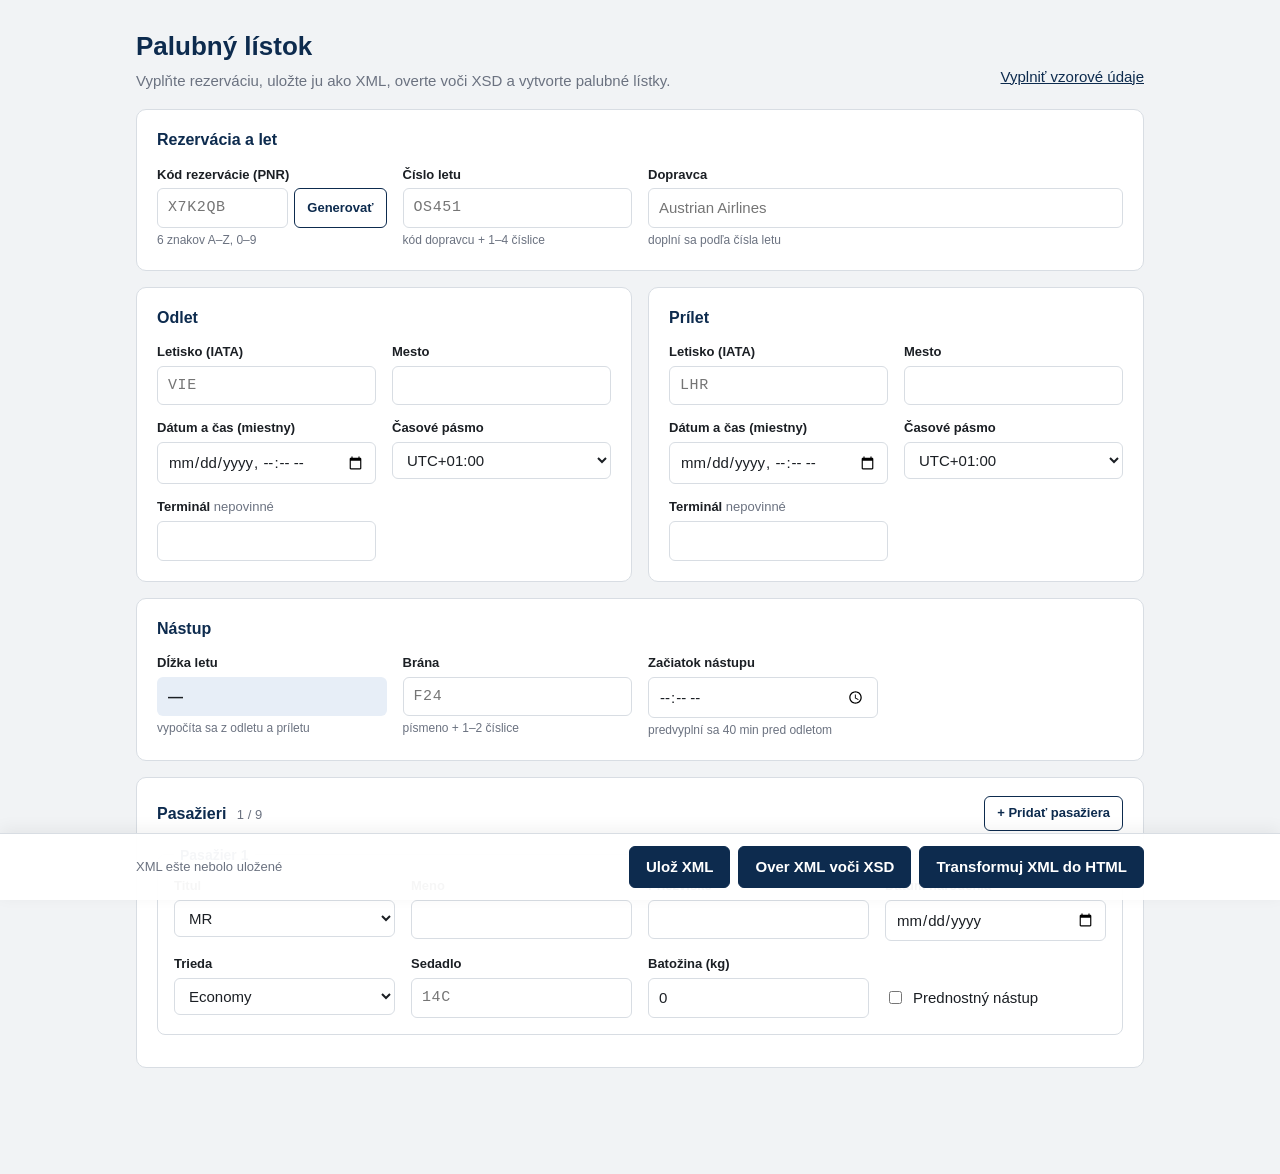
==== web/index.html @ 9066afb5 "Web app implementation" ====
<!DOCTYPE html>
<html lang="sk">
<head>
    <meta charset="UTF-8">
    <meta name="viewport" content="width=device-width, initial-scale=1">
    <title>Palubný lístok – formulár</title>
    <link rel="stylesheet" href="style.css">
</head>
<body>
<header class="top">
    <div>
        <h1>Palubný lístok</h1>
        <p>Vyplňte rezerváciu, uložte ju ako XML, overte voči XSD a vytvorte palubné lístky.</p>
    </div>
    <button type="button" class="link" id="fillSample">Vyplniť vzorové údaje</button>
</header>

<!-- input names match the XML element names from palubnyListok.xsd -->
<form id="form" novalidate autocomplete="off">
    <!-- ===================== Booking and flight ===================== -->
    <section class="card">
        <h2>Rezervácia a let</h2>
        <div class="grid">
            <label class="field">
                <span>Kód rezervácie (PNR)</span>
                <span class="with-button">
                    <input name="rezervacia" required pattern="[A-Z0-9]{6}" maxlength="6" class="uppercase code" placeholder="X7K2QB">
                    <button type="button" class="small" id="generatePnr" title="Vygenerovať náhodný kód">Generovať</button>
                </span>
                <small>6 znakov A–Z, 0–9</small>
            </label>
            <label class="field">
                <span>Číslo letu</span>
                <input name="cisloLetu" required pattern="[A-Z0-9]{2}[0-9]{1,4}" maxlength="6" class="uppercase code" placeholder="OS451">
                <small>kód dopravcu + 1–4 číslice</small>
            </label>
            <label class="field wide">
                <span>Dopravca</span>
                <input name="dopravca" required maxlength="50" placeholder="Austrian Airlines">
                <small>doplní sa podľa čísla letu</small>
            </label>
        </div>
    </section>

    <!-- ===================== Departure / arrival ===================== -->
    <div class="two-columns">
        <section class="card">
            <h2>Odlet</h2>
            <div class="grid">
                <label class="field">
                    <span>Letisko (IATA)</span>
                    <input name="odlet.letisko" required pattern="[A-Z]{3}" maxlength="3" class="uppercase code" list="airports" placeholder="VIE">
                </label>
                <label class="field">
                    <span>Mesto</span>
                    <input name="odlet.mesto" required maxlength="50">
                </label>
                <label class="field">
                    <span>Dátum a čas (miestny)</span>
                    <input name="odlet.cas" type="datetime-local" required>
                </label>
                <label class="field">
                    <span>Časové pásmo</span>
                    <select name="odlet.offset" class="timezone"></select>
                </label>
                <label class="field">
                    <span>Terminál <em>nepovinné</em></span>
                    <input name="odlet.terminal" maxlength="10">
                </label>
            </div>
        </section>

        <section class="card">
            <h2>Prílet</h2>
            <div class="grid">
                <label class="field">
                    <span>Letisko (IATA)</span>
                    <input name="prilet.letisko" required pattern="[A-Z]{3}" maxlength="3" class="uppercase code" list="airports" placeholder="LHR">
                </label>
                <label class="field">
                    <span>Mesto</span>
                    <input name="prilet.mesto" required maxlength="50">
                </label>
                <label class="field">
                    <span>Dátum a čas (miestny)</span>
                    <input name="prilet.cas" type="datetime-local" required>
                </label>
                <label class="field">
                    <span>Časové pásmo</span>
                    <select name="prilet.offset" class="timezone"></select>
                </label>
                <label class="field">
                    <span>Terminál <em>nepovinné</em></span>
                    <input name="prilet.terminal" maxlength="10">
                </label>
            </div>
        </section>
    </div>

    <!-- ===================== Boarding ===================== -->
    <section class="card">
        <h2>Nástup</h2>
        <div class="grid">
            <label class="field">
                <span>Dĺžka letu</span>
                <output id="flightDuration" class="computed">—</output>
                <small>vypočíta sa z odletu a príletu</small>
            </label>
            <label class="field">
                <span>Brána</span>
                <input name="gate" required pattern="[A-Z][0-9]{1,2}" maxlength="3" class="uppercase code" placeholder="F24">
                <small>písmeno + 1–2 číslice</small>
            </label>
            <label class="field">
                <span>Začiatok nástupu</span>
                <input name="nastup" type="time" required>
                <small>predvyplní sa 40 min pred odletom</small>
            </label>
        </div>
    </section>

    <!-- ===================== Passengers ===================== -->
    <section class="card">
        <div class="section-header">
            <h2>Pasažieri <span id="passengerCount" class="count">1 / 9</span></h2>
            <button type="button" id="addPassenger" class="small">+ Pridať pasažiera</button>
        </div>
        <div id="passengers"></div>
    </section>
</form>

<template id="passengerTemplate">
    <fieldset class="passenger">
        <legend>Pasažier <span class="number"></span></legend>
        <button type="button" class="remove" title="Odstrániť pasažiera">Odstrániť</button>
        <div class="grid">
            <label class="field narrow">
                <span>Titul</span>
                <select data-field="titul" required>
                    <option value="MR">MR</option>
                    <option value="MRS">MRS</option>
                    <option value="MS">MS</option>
                </select>
            </label>
            <label class="field">
                <span>Meno</span>
                <input data-field="meno" required maxlength="50">
            </label>
            <label class="field">
                <span>Priezvisko</span>
                <input data-field="priezvisko" required maxlength="50">
            </label>
            <label class="field">
                <span>Dátum narodenia</span>
                <input data-field="datumNarodenia" type="date" required>
            </label>
            <label class="field">
                <span>Trieda</span>
                <select data-field="trieda" required>
                    <option value="economy">Economy</option>
                    <option value="business">Business</option>
                    <option value="first">First</option>
                </select>
            </label>
            <label class="field narrow">
                <span>Sedadlo</span>
                <input data-field="sedadlo" required pattern="[0-9]{1,2}[A-K]" maxlength="3" class="uppercase code" placeholder="14C">
            </label>
            <label class="field narrow">
                <span>Batožina (kg)</span>
                <input data-field="batozinaKg" type="number" required min="0" max="32" step="0.1" value="0">
            </label>
            <label class="field checkbox">
                <input data-field="prednostnyNastup" type="checkbox">
                <span>Prednostný nástup</span>
            </label>
        </div>
    </fieldset>
</template>

<datalist id="airports"></datalist>

<!-- ===================== Actions and result ===================== -->
<div class="actions">
    <div class="actions-inner">
        <span id="status" class="status">XML ešte nebolo uložené</span>
        <div class="buttons">
            <button type="button" id="save">Ulož XML</button>
            <button type="button" id="validate">Over XML voči XSD</button>
            <button type="button" id="transform">Transformuj XML do HTML</button>
        </div>
    </div>
</div>

<section id="result" class="result" hidden>
    <div id="message" class="message"></div>
    <div id="errors"></div>
    <pre id="xmlPreview" class="xml" hidden></pre>
    <iframe id="htmlPreview" class="html-preview" title="Náhľad palubných lístkov" hidden></iframe>
</section>

<script src="app.js"></script>
</body>
</html>
---- web/style.css ----
* { box-sizing: border-box; }

:root {
    --bg: #f1f3f5;
    --card: #ffffff;
    --text: #1b1f24;
    --muted: #6b7280;
    --border: #d8dde3;
    --primary: #0d2b4e;
    --primary-light: #e7eef7;
    --error: #b42318;
    --error-bg: #fdecea;
    --success: #1d7a3e;
    --success-bg: #e8f5ec;
}

body {
    margin: 0;
    background: var(--bg);
    color: var(--text);
    font: 15px/1.45 "Segoe UI", Arial, Helvetica, sans-serif;
    padding-bottom: 90px;
}

.top, form, .result { max-width: 1040px; margin: 0 auto; padding: 0 16px; }

.top {
    display: flex; justify-content: space-between; align-items: flex-end; gap: 16px;
    padding-top: 28px; padding-bottom: 18px;
}
.top h1 { margin: 0; font-size: 26px; color: var(--primary); }
.top p { margin: 4px 0 0; color: var(--muted); }

.card {
    background: var(--card);
    border: 1px solid var(--border);
    border-radius: 10px;
    padding: 18px 20px 20px;
    margin-bottom: 16px;
}
.card h2 { margin: 0 0 14px; font-size: 16px; color: var(--primary); }

.two-columns { display: grid; grid-template-columns: 1fr 1fr; gap: 16px; }
.two-columns .card { margin-bottom: 16px; }

.grid { display: grid; grid-template-columns: repeat(auto-fill, minmax(190px, 1fr)); gap: 14px 16px; }
.field { display: flex; flex-direction: column; gap: 4px; min-width: 0; }
.field.wide { grid-column: span 2; }
.field > span:first-child { font-size: 13px; font-weight: 600; }
.field em { font-style: normal; font-weight: 400; color: var(--muted); }
.field small { font-size: 12px; color: var(--muted); }

input, select, output.computed {
    font: inherit;
    padding: 8px 10px;
    border: 1px solid var(--border);
    border-radius: 6px;
    background: #fff;
    color: var(--text);
    width: 100%;
    min-width: 0;
}
input:focus, select:focus { outline: 2px solid var(--primary); outline-offset: -1px; border-color: var(--primary); }
input.code { font-family: Consolas, "Courier New", monospace; letter-spacing: .04em; }
input.uppercase { text-transform: uppercase; }

/* show errors only after interaction (or after an attempt to save) */
input:user-invalid, select:user-invalid,
form.was-validated input:invalid, form.was-validated select:invalid {
    border-color: var(--error);
    background: var(--error-bg);
}

output.computed { background: var(--primary-light); border-color: transparent; font-weight: 600; }
output.computed.invalid { background: var(--error-bg); color: var(--error); }

.with-button { display: flex; gap: 6px; }

button {
    font: inherit;
    cursor: pointer;
    border-radius: 6px;
    border: 1px solid var(--primary);
    background: var(--primary);
    color: #fff;
    padding: 9px 16px;
    font-weight: 600;
}
button:hover { filter: brightness(1.15); }
button:disabled { opacity: .45; cursor: not-allowed; filter: none; }
button.small { background: #fff; color: var(--primary); padding: 7px 12px; font-size: 13px; white-space: nowrap; }
button.link { background: none; border: none; color: var(--primary); padding: 4px 0; text-decoration: underline; font-weight: 500; }

.section-header { display: flex; justify-content: space-between; align-items: center; margin-bottom: 14px; }
.section-header h2 { margin: 0; }
.count { font-size: 13px; font-weight: 500; color: var(--muted); margin-left: 6px; }

.passenger {
    position: relative;
    border: 1px solid var(--border);
    border-radius: 8px;
    padding: 12px 16px 16px;
    margin: 0 0 12px;
}
.passenger legend { font-weight: 600; font-size: 14px; padding: 0 6px; color: var(--primary); }
.passenger .remove {
    position: absolute; top: -2px; right: 12px;
    background: #fff; color: var(--error); border-color: var(--border);
    padding: 3px 10px; font-size: 12px; font-weight: 500;
}
.field.checkbox { flex-direction: row; align-items: center; gap: 8px; padding-top: 22px; }
.field.checkbox input { width: auto; }
.field.checkbox span { font-weight: 500 !important; }

/* bottom bar with the three buttons */
.actions {
    position: fixed; left: 0; right: 0; bottom: 0;
    background: rgba(255, 255, 255, .96);
    border-top: 1px solid var(--border);
    box-shadow: 0 -4px 16px rgba(0, 0, 0, .06);
    z-index: 10;
}
.actions-inner {
    max-width: 1040px; margin: 0 auto; padding: 12px 16px;
    display: flex; justify-content: space-between; align-items: center; gap: 12px; flex-wrap: wrap;
}
.buttons { display: flex; gap: 8px; flex-wrap: wrap; }
.status { font-size: 13px; color: var(--muted); }
.status.changed { color: #9a6700; }
.status.saved { color: var(--success); }

/* result */
.result { margin-top: 8px; }
.message {
    border-radius: 8px; padding: 12px 16px; margin-bottom: 12px;
    background: var(--primary-light); border: 1px solid #c9d7ea;
}
.message.success { background: var(--success-bg); border-color: #b7dfc3; color: var(--success); }
.message.failure { background: var(--error-bg); border-color: #f4c7c1; color: var(--error); }
.message a { color: inherit; font-weight: 600; }
.message code { font-family: Consolas, "Courier New", monospace; }

#errors ol { margin: 0 0 12px; padding: 12px 16px 12px 36px; background: #fff; border: 1px solid #f4c7c1; border-radius: 8px; }
#errors li { margin-bottom: 6px; font-size: 14px; }
#errors li b { font-family: Consolas, "Courier New", monospace; font-weight: 600; }

.xml {
    background: #fff; border: 1px solid var(--border); border-radius: 8px;
    padding: 10px 0; margin: 0 0 12px;
    font: 13px/1.5 Consolas, "Courier New", monospace;
    overflow-x: auto; max-height: 520px;
}
.xml .line { display: block; padding: 0 14px 0 0; white-space: pre; }
.xml .line::before {
    content: attr(data-line); display: inline-block; width: 3.5em; padding-right: 1em;
    text-align: right; color: #a0a7b0; user-select: none;
}
.xml .line.has-error { background: var(--error-bg); }
.xml .line.has-error::before { color: var(--error); font-weight: 700; }

.html-preview { width: 100%; height: 760px; border: 1px solid var(--border); border-radius: 8px; background: #e6e8eb; }

@media (max-width: 720px) {
    .two-columns { grid-template-columns: 1fr; }
    .field.wide { grid-column: auto; }
    .top { flex-direction: column; align-items: flex-start; }
    .actions-inner { justify-content: center; }
}
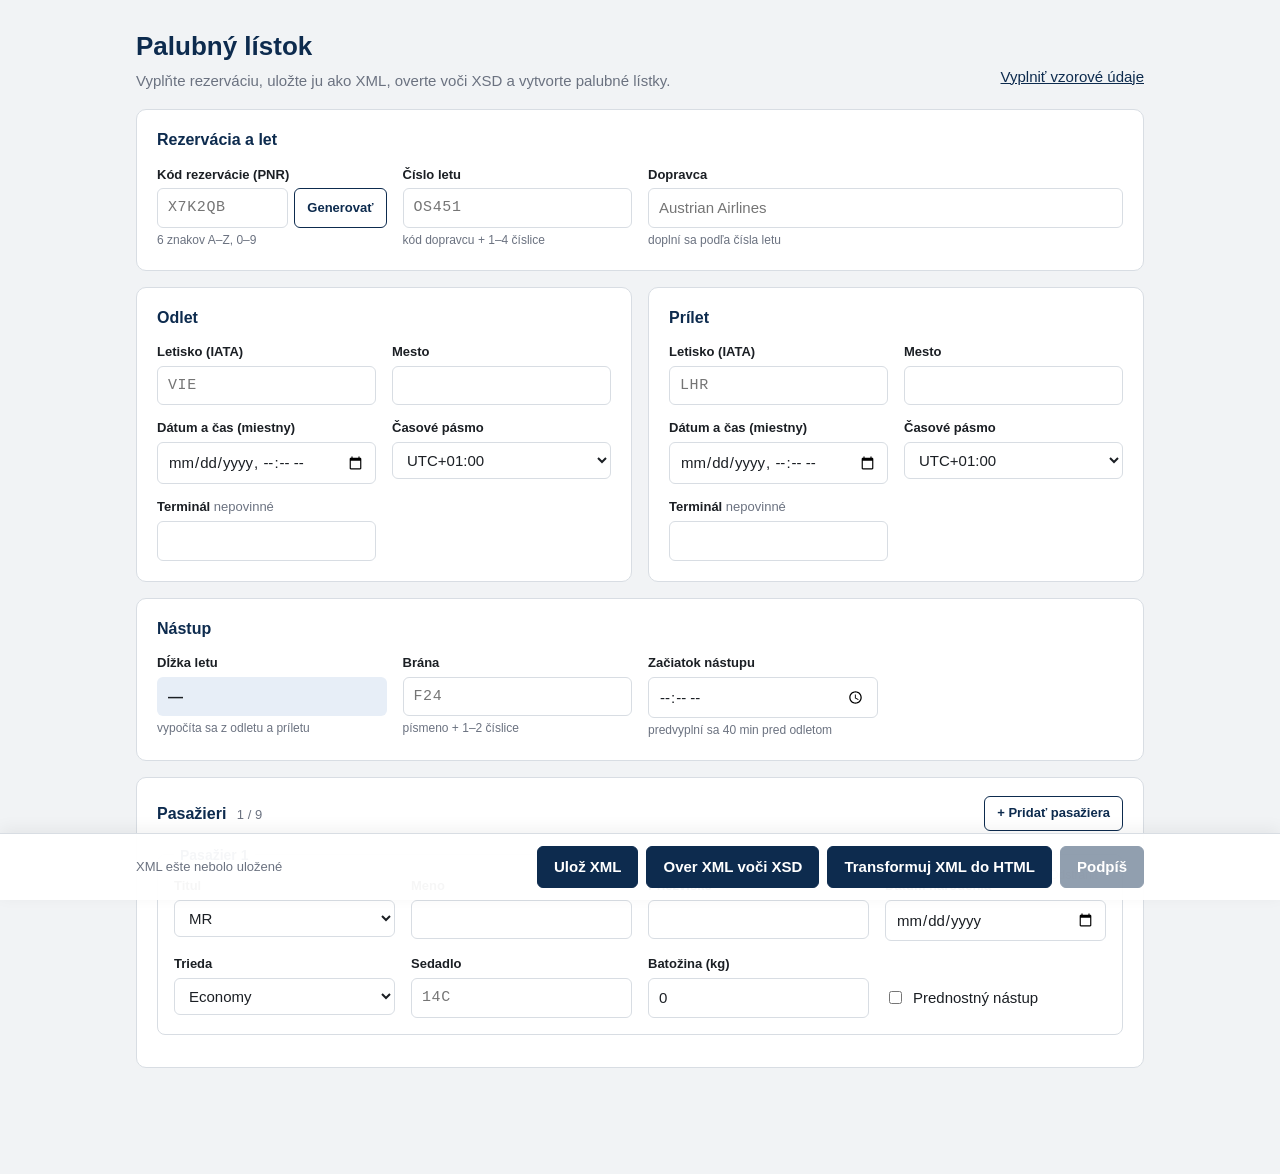
==== commit 718afc2f: "basics for sign button" ====
--- a/web/index.html
+++ b/web/index.html
@@ -188,6 +188,7 @@
             <button type="button" id="save">Ulož XML</button>
             <button type="button" id="validate">Over XML voči XSD</button>
             <button type="button" id="transform">Transformuj XML do HTML</button>
+            <button type="button" id="sign" disabled>Podpíš</button>
         </div>
     </div>
 </div>
